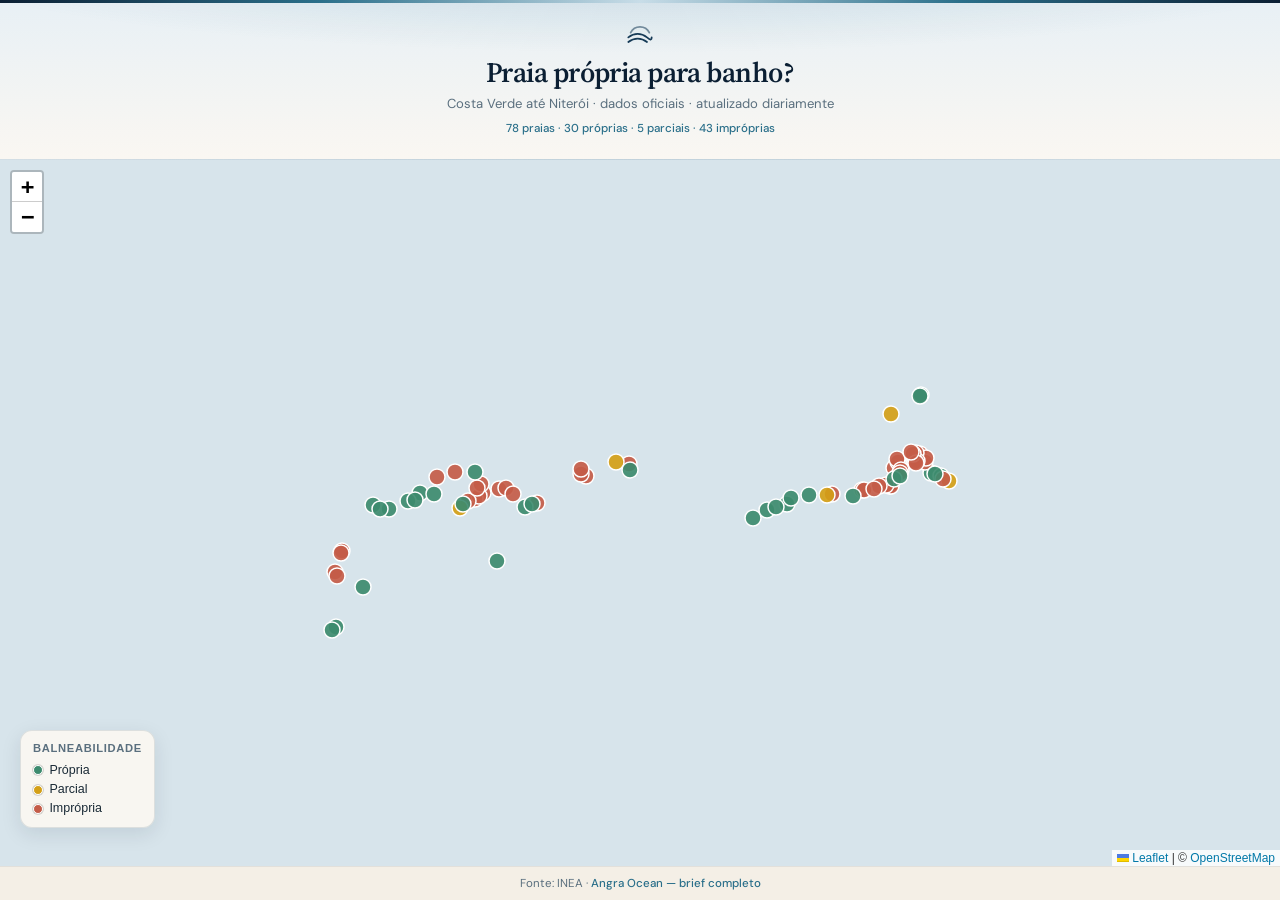
==== banho.html @ df8a8188 "Fix Costa Verde beach map coordinates (Angra/Paraty/Mangaratiba) Correct coastal lat/lon for all 38 " ====
<!DOCTYPE html>
<html lang="pt-BR">
<head>
  <meta charset="UTF-8" />
  <meta name="viewport" content="width=device-width, initial-scale=1, viewport-fit=cover" />
  <title>Praia própria para banho?</title>
  <meta name="description" content="Mapa de balneabilidade Paraty → Niterói: praias próprias, parciais e impróprias (dados oficiais INEA)." />
  <meta property="og:title" content="Praia própria para banho?" />
  <meta property="og:description" content="Costa Verde até Niterói — veja no mapa se a praia está própria para banho. Dados oficiais INEA." />
  <meta property="og:type" content="website" />
  <meta property="og:locale" content="pt_BR" />
  <meta name="twitter:card" content="summary" />
  <meta name="theme-color" content="#0b1f33" />
  <link rel="preconnect" href="https://fonts.googleapis.com" />
  <link rel="preconnect" href="https://fonts.gstatic.com" crossorigin />
  <link href="https://fonts.googleapis.com/css2?family=DM+Sans:wght@400;500;600&family=Source+Serif+4:opsz,wght@8..60,600&display=swap" rel="stylesheet" />
  <link rel="stylesheet" href="vendor/leaflet/leaflet.css?v=20260918i" />
  <style>
    :root {
      --deep: #0b1f33;
      --ocean: #153a56;
      --teal: #2a6f8a;
      --foam: #c8dde8;
      --sand: #f4efe6;
      --cream: #faf7f2;
      --ink: #1a2a36;
      --muted: #5a6f7e;
      --safe: #3d8b6e;
      --caution: #d4a017;
      --unsafe: #c45c48;
      --sans: "DM Sans", system-ui, -apple-system, "Segoe UI", Roboto, sans-serif;
      --serif: "Source Serif 4", Georgia, serif;
    }
    *, *::before, *::after { box-sizing: border-box; }
    html, body {
      margin: 0;
      height: 100%;
      font-family: var(--sans);
      color: var(--ink);
      background: var(--cream);
      -webkit-font-smoothing: antialiased;
    }
    .wave-bar {
      height: 3px;
      background: linear-gradient(90deg, var(--deep), var(--teal), var(--foam), var(--teal), var(--deep));
      flex-shrink: 0;
    }
    .page {
      display: flex;
      flex-direction: column;
      height: 100%;
      min-height: 100dvh;
    }
    header.top {
      flex-shrink: 0;
      padding: 0.85rem 1rem 0.75rem;
      text-align: center;
      background:
        radial-gradient(ellipse 100% 120% at 50% -40%, rgba(42, 111, 138, 0.22), transparent 60%),
        linear-gradient(180deg, #e8f0f5 0%, var(--cream) 100%);
      border-bottom: 1px solid rgba(21, 58, 86, 0.1);
    }
    .mark {
      display: inline-flex;
      width: 36px;
      height: 36px;
      align-items: center;
      justify-content: center;
      color: var(--ocean);
      margin-bottom: 0.2rem;
    }
    .mark svg { width: 28px; height: 28px; }
    h1 {
      margin: 0;
      font-family: var(--serif);
      font-size: clamp(1.35rem, 4.5vw, 1.75rem);
      font-weight: 600;
      letter-spacing: -0.02em;
      color: var(--deep);
      line-height: 1.2;
    }
    .sub {
      margin: 0.35rem 0 0;
      font-size: 0.82rem;
      color: var(--muted);
      line-height: 1.4;
    }
    .meta {
      margin-top: 0.45rem;
      font-size: 0.72rem;
      color: var(--teal);
      font-weight: 500;
    }
    #map {
      flex: 1;
      width: 100%;
      min-height: 280px;
      background: #d7e4eb;
    }
    .legend {
      position: absolute;
      z-index: 1000;
      left: 10px;
      bottom: 28px;
      background: rgba(250, 247, 242, 0.94);
      backdrop-filter: blur(8px);
      border: 1px solid rgba(21, 58, 86, 0.12);
      border-radius: 12px;
      padding: 0.55rem 0.75rem;
      box-shadow: 0 6px 20px rgba(11, 31, 51, 0.1);
      font-size: 0.78rem;
      line-height: 1.55;
      color: var(--ink);
    }
    .legend strong {
      display: block;
      font-size: 0.7rem;
      text-transform: uppercase;
      letter-spacing: 0.06em;
      color: var(--muted);
      margin-bottom: 0.2rem;
    }
    .legend span {
      display: flex;
      align-items: center;
      gap: 0.4rem;
    }
    .dot {
      width: 10px;
      height: 10px;
      border-radius: 50%;
      border: 1.5px solid #fff;
      box-shadow: 0 0 0 1px rgba(0,0,0,0.15);
      flex-shrink: 0;
    }
    .dot.safe { background: var(--safe); }
    .dot.caution { background: var(--caution); }
    .dot.unsafe { background: var(--unsafe); }
    footer.foot {
      flex-shrink: 0;
      text-align: center;
      padding: 0.55rem 1rem calc(0.55rem + env(safe-area-inset-bottom));
      font-size: 0.72rem;
      color: var(--muted);
      background: var(--sand);
      border-top: 1px solid rgba(21, 58, 86, 0.08);
    }
    footer.foot a {
      color: var(--teal);
      text-decoration: none;
      font-weight: 500;
    }
    footer.foot a:hover { text-decoration: underline; }
    .leaflet-popup-content {
      margin: 0.65rem 0.85rem;
      font-family: var(--sans);
      font-size: 0.88rem;
      line-height: 1.45;
      min-width: 160px;
    }
    .leaflet-popup-content strong {
      font-family: var(--serif);
      font-size: 1.02rem;
      color: var(--deep);
    }
    .popup-status { font-weight: 600; }
    .popup-tip {
      margin-top: 0.35rem;
      font-size: 0.75rem;
      color: var(--muted);
    }
    .err {
      padding: 2rem 1.25rem;
      text-align: center;
      color: var(--muted);
    }
  </style>
</head>
<body>
  <div class="page">
    <div class="wave-bar" aria-hidden="true"></div>
    <header class="top">
      <div class="mark" aria-hidden="true">
        <svg viewBox="0 0 24 24" fill="none" stroke="currentColor" stroke-width="1.5" stroke-linecap="round" stroke-linejoin="round">
          <path d="M2 14c2.5-2 5-3 8-3s5.5 1 8 3 4 3 4 0" />
          <path d="M2 18c2.5-2 5-3 8-3s5.5 1 8 3" />
          <path d="M4 10c1.5-3 4-5 8-5s6.5 2 8 5" opacity="0.55" />
        </svg>
      </div>
      <h1>Praia própria para banho?</h1>
      <p class="sub">Costa Verde até Niterói · dados oficiais · atualizado diariamente</p>
      <p class="meta" id="meta">Carregando…</p>
    </header>
    <div id="map" role="region" aria-label="Mapa de balneabilidade"></div>
    <footer class="foot">
      Fonte: INEA ·
      <a href="./">Angra Ocean — brief completo</a>
    </footer>
  </div>

  <script src="vendor/leaflet/leaflet.js?v=20260918i"></script>
  <script>
  (() => {
    "use strict";
    const CACHE_BUST = "20260918i";
    const SWIM_URL = `data/swim-safety.json?v=${CACHE_BUST}`;
    const MUNIS = new Set([
      "Paraty",
      "Angra dos Reis",
      "Mangaratiba",
      "Rio de Janeiro",
      "Niterói",
    ]);

    const COLORS = {
      safe: "#3d8b6e",
      caution: "#d4a017",
      unsafe: "#c45c48",
    };

    function tipFor(status) {
      if (status === "safe") return "Própria para banho neste boletim. Evite após chuva forte.";
      if (status === "caution") return "Parcial: só alguns trechos liberados — confira o ponto mais perto de você.";
      return "Imprópria neste boletim. Prefira outra praia ou aguarde nova coleta.";
    }

    function esc(s) {
      return String(s ?? "")
        .replace(/&/g, "&amp;")
        .replace(/</g, "&lt;")
        .replace(/>/g, "&gt;")
        .replace(/"/g, "&quot;");
    }

    const mapEl = document.getElementById("map");
    const metaEl = document.getElementById("meta");

    const map = L.map(mapEl, {
      scrollWheelZoom: true,
      attributionControl: true,
    });
    L.tileLayer("https://{s}.tile.openstreetmap.org/{z}/{x}/{y}.png", {
      maxZoom: 18,
      attribution: '&copy; <a href="https://www.openstreetmap.org/copyright">OpenStreetMap</a>',
    }).addTo(map);

    const legend = L.control({ position: "bottomleft" });
    legend.onAdd = () => {
      const div = L.DomUtil.create("div", "legend");
      div.innerHTML =
        "<strong>Balneabilidade</strong>" +
        '<span><i class="dot safe"></i> Própria</span>' +
        '<span><i class="dot caution"></i> Parcial</span>' +
        '<span><i class="dot unsafe"></i> Imprópria</span>';
      return div;
    };
    legend.addTo(map);

    fetch(SWIM_URL)
      .then((r) => {
        if (!r.ok) throw new Error("HTTP " + r.status);
        return r.json();
      })
      .then((data) => {
        const beaches = (data.beaches || []).filter(
          (b) => MUNIS.has(b.municipality) && Number.isFinite(b.lat) && Number.isFinite(b.lon)
        );
        const group = L.featureGroup();
        beaches.forEach((b) => {
          const color = COLORS[b.status] || COLORS.unsafe;
          const m = L.circleMarker([b.lat, b.lon], {
            radius: 8,
            color: "#fff",
            weight: 1.5,
            fillColor: color,
            fillOpacity: 0.92,
          });
          const dateBit = data.bulletinDate
            ? `<br><small>Boletim: ${esc(data.bulletinDate)}</small>`
            : "";
          m.bindPopup(
            `<strong>${esc(b.name)}</strong><br>` +
              `${esc(b.municipality)}<br>` +
              `<span class="popup-status" style="color:${color}">${esc(b.label || b.status)}</span>` +
              (b.detail ? ` · ${esc(b.detail)}` : "") +
              dateBit +
              `<br><small>${esc(b.agency || "INEA")}</small>` +
              `<div class="popup-tip">${esc(tipFor(b.status))}</div>`
          );
          group.addLayer(m);
        });
        group.addTo(map);
        if (group.getLayers().length) {
          map.fitBounds(group.getBounds().pad(0.08));
        } else {
          map.setView([-22.95, -43.6], 9);
        }
        const nSafe = beaches.filter((b) => b.status === "safe").length;
        const nCaution = beaches.filter((b) => b.status === "caution").length;
        const nUnsafe = beaches.filter((b) => b.status === "unsafe").length;
        metaEl.textContent =
          `${beaches.length} praias · ${nSafe} próprias · ${nCaution} parciais · ${nUnsafe} impróprias`;
        requestAnimationFrame(() => map.invalidateSize());
        setTimeout(() => map.invalidateSize(), 200);
      })
      .catch((err) => {
        console.error(err);
        metaEl.textContent = "Não foi possível carregar os dados.";
        mapEl.innerHTML = '<p class="err">Erro ao carregar o mapa de balneabilidade.</p>';
      });
  })();
  </script>
</body>
</html>
---- vendor/leaflet/leaflet.css ----
/* required styles */

.leaflet-pane,
.leaflet-tile,
.leaflet-marker-icon,
.leaflet-marker-shadow,
.leaflet-tile-container,
.leaflet-pane > svg,
.leaflet-pane > canvas,
.leaflet-zoom-box,
.leaflet-image-layer,
.leaflet-layer {
	position: absolute;
	left: 0;
	top: 0;
	}
.leaflet-container {
	overflow: hidden;
	}
.leaflet-tile,
.leaflet-marker-icon,
.leaflet-marker-shadow {
	-webkit-user-select: none;
	   -moz-user-select: none;
	        user-select: none;
	  -webkit-user-drag: none;
	}
/* Prevents IE11 from highlighting tiles in blue */
.leaflet-tile::selection {
	background: transparent;
}
/* Safari renders non-retina tile on retina better with this, but Chrome is worse */
.leaflet-safari .leaflet-tile {
	image-rendering: -webkit-optimize-contrast;
	}
/* hack that prevents hw layers "stretching" when loading new tiles */
.leaflet-safari .leaflet-tile-container {
	width: 1600px;
	height: 1600px;
	-webkit-transform-origin: 0 0;
	}
.leaflet-marker-icon,
.leaflet-marker-shadow {
	display: block;
	}
/* .leaflet-container svg: reset svg max-width decleration shipped in Joomla! (joomla.org) 3.x */
/* .leaflet-container img: map is broken in FF if you have max-width: 100% on tiles */
.leaflet-container .leaflet-overlay-pane svg {
	max-width: none !important;
	max-height: none !important;
	}
.leaflet-container .leaflet-marker-pane img,
.leaflet-container .leaflet-shadow-pane img,
.leaflet-container .leaflet-tile-pane img,
.leaflet-container img.leaflet-image-layer,
.leaflet-container .leaflet-tile {
	max-width: none !important;
	max-height: none !important;
	width: auto;
	padding: 0;
	}

.leaflet-container img.leaflet-tile {
	/* See: https://bugs.chromium.org/p/chromium/issues/detail?id=600120 */
	mix-blend-mode: plus-lighter;
}

.leaflet-container.leaflet-touch-zoom {
	-ms-touch-action: pan-x pan-y;
	touch-action: pan-x pan-y;
	}
.leaflet-container.leaflet-touch-drag {
	-ms-touch-action: pinch-zoom;
	/* Fallback for FF which doesn't support pinch-zoom */
	touch-action: none;
	touch-action: pinch-zoom;
}
.leaflet-container.leaflet-touch-drag.leaflet-touch-zoom {
	-ms-touch-action: none;
	touch-action: none;
}
.leaflet-container {
	-webkit-tap-highlight-color: transparent;
}
.leaflet-container a {
	-webkit-tap-highlight-color: rgba(51, 181, 229, 0.4);
}
.leaflet-tile {
	filter: inherit;
	visibility: hidden;
	}
.leaflet-tile-loaded {
	visibility: inherit;
	}
.leaflet-zoom-box {
	width: 0;
	height: 0;
	-moz-box-sizing: border-box;
	     box-sizing: border-box;
	z-index: 800;
	}
/* workaround for https://bugzilla.mozilla.org/show_bug.cgi?id=888319 */
.leaflet-overlay-pane svg {
	-moz-user-select: none;
	}

.leaflet-pane         { z-index: 400; }

.leaflet-tile-pane    { z-index: 200; }
.leaflet-overlay-pane { z-index: 400; }
.leaflet-shadow-pane  { z-index: 500; }
.leaflet-marker-pane  { z-index: 600; }
.leaflet-tooltip-pane   { z-index: 650; }
.leaflet-popup-pane   { z-index: 700; }

.leaflet-map-pane canvas { z-index: 100; }
.leaflet-map-pane svg    { z-index: 200; }

.leaflet-vml-shape {
	width: 1px;
	height: 1px;
	}
.lvml {
	behavior: url(#default#VML);
	display: inline-block;
	position: absolute;
	}


/* control positioning */

.leaflet-control {
	position: relative;
	z-index: 800;
	pointer-events: visiblePainted; /* IE 9-10 doesn't have auto */
	pointer-events: auto;
	}
.leaflet-top,
.leaflet-bottom {
	position: absolute;
	z-index: 1000;
	pointer-events: none;
	}
.leaflet-top {
	top: 0;
	}
.leaflet-right {
	right: 0;
	}
.leaflet-bottom {
	bottom: 0;
	}
.leaflet-left {
	left: 0;
	}
.leaflet-control {
	float: left;
	clear: both;
	}
.leaflet-right .leaflet-control {
	float: right;
	}
.leaflet-top .leaflet-control {
	margin-top: 10px;
	}
.leaflet-bottom .leaflet-control {
	margin-bottom: 10px;
	}
.leaflet-left .leaflet-control {
	margin-left: 10px;
	}
.leaflet-right .leaflet-control {
	margin-right: 10px;
	}


/* zoom and fade animations */

.leaflet-fade-anim .leaflet-popup {
	opacity: 0;
	-webkit-transition: opacity 0.2s linear;
	   -moz-transition: opacity 0.2s linear;
	        transition: opacity 0.2s linear;
	}
.leaflet-fade-anim .leaflet-map-pane .leaflet-popup {
	opacity: 1;
	}
.leaflet-zoom-animated {
	-webkit-transform-origin: 0 0;
	    -ms-transform-origin: 0 0;
	        transform-origin: 0 0;
	}
svg.leaflet-zoom-animated {
	will-change: transform;
}

.leaflet-zoom-anim .leaflet-zoom-animated {
	-webkit-transition: -webkit-transform 0.25s cubic-bezier(0,0,0.25,1);
	   -moz-transition:    -moz-transform 0.25s cubic-bezier(0,0,0.25,1);
	        transition:         transform 0.25s cubic-bezier(0,0,0.25,1);
	}
.leaflet-zoom-anim .leaflet-tile,
.leaflet-pan-anim .leaflet-tile {
	-webkit-transition: none;
	   -moz-transition: none;
	        transition: none;
	}

.leaflet-zoom-anim .leaflet-zoom-hide {
	visibility: hidden;
	}


/* cursors */

.leaflet-interactive {
	cursor: pointer;
	}
.leaflet-grab {
	cursor: -webkit-grab;
	cursor:    -moz-grab;
	cursor:         grab;
	}
.leaflet-crosshair,
.leaflet-crosshair .leaflet-interactive {
	cursor: crosshair;
	}
.leaflet-popup-pane,
.leaflet-control {
	cursor: auto;
	}
.leaflet-dragging .leaflet-grab,
.leaflet-dragging .leaflet-grab .leaflet-interactive,
.leaflet-dragging .leaflet-marker-draggable {
	cursor: move;
	cursor: -webkit-grabbing;
	cursor:    -moz-grabbing;
	cursor:         grabbing;
	}

/* marker & overlays interactivity */
.leaflet-marker-icon,
.leaflet-marker-shadow,
.leaflet-image-layer,
.leaflet-pane > svg path,
.leaflet-tile-container {
	pointer-events: none;
	}

.leaflet-marker-icon.leaflet-interactive,
.leaflet-image-layer.leaflet-interactive,
.leaflet-pane > svg path.leaflet-interactive,
svg.leaflet-image-layer.leaflet-interactive path {
	pointer-events: visiblePainted; /* IE 9-10 doesn't have auto */
	pointer-events: auto;
	}

/* visual tweaks */

.leaflet-container {
	background: #ddd;
	outline-offset: 1px;
	}
.leaflet-container a {
	color: #0078A8;
	}
.leaflet-zoom-box {
	border: 2px dotted #38f;
	background: rgba(255,255,255,0.5);
	}


/* general typography */
.leaflet-container {
	font-family: "Helvetica Neue", Arial, Helvetica, sans-serif;
	font-size: 12px;
	font-size: 0.75rem;
	line-height: 1.5;
	}


/* general toolbar styles */

.leaflet-bar {
	box-shadow: 0 1px 5px rgba(0,0,0,0.65);
	border-radius: 4px;
	}
.leaflet-bar a {
	background-color: #fff;
	border-bottom: 1px solid #ccc;
	width: 26px;
	height: 26px;
	line-height: 26px;
	display: block;
	text-align: center;
	text-decoration: none;
	color: black;
	}
.leaflet-bar a,
.leaflet-control-layers-toggle {
	background-position: 50% 50%;
	background-repeat: no-repeat;
	display: block;
	}
.leaflet-bar a:hover,
.leaflet-bar a:focus {
	background-color: #f4f4f4;
	}
.leaflet-bar a:first-child {
	border-top-left-radius: 4px;
	border-top-right-radius: 4px;
	}
.leaflet-bar a:last-child {
	border-bottom-left-radius: 4px;
	border-bottom-right-radius: 4px;
	border-bottom: none;
	}
.leaflet-bar a.leaflet-disabled {
	cursor: default;
	background-color: #f4f4f4;
	color: #bbb;
	}

.leaflet-touch .leaflet-bar a {
	width: 30px;
	height: 30px;
	line-height: 30px;
	}
.leaflet-touch .leaflet-bar a:first-child {
	border-top-left-radius: 2px;
	border-top-right-radius: 2px;
	}
.leaflet-touch .leaflet-bar a:last-child {
	border-bottom-left-radius: 2px;
	border-bottom-right-radius: 2px;
	}

/* zoom control */

.leaflet-control-zoom-in,
.leaflet-control-zoom-out {
	font: bold 18px 'Lucida Console', Monaco, monospace;
	text-indent: 1px;
	}

.leaflet-touch .leaflet-control-zoom-in, .leaflet-touch .leaflet-control-zoom-out  {
	font-size: 22px;
	}


/* layers control */

.leaflet-control-layers {
	box-shadow: 0 1px 5px rgba(0,0,0,0.4);
	background: #fff;
	border-radius: 5px;
	}
.leaflet-control-layers-toggle {
	background-image: url(images/layers.png);
	width: 36px;
	height: 36px;
	}
.leaflet-retina .leaflet-control-layers-toggle {
	background-image: url(images/layers-2x.png);
	background-size: 26px 26px;
	}
.leaflet-touch .leaflet-control-layers-toggle {
	width: 44px;
	height: 44px;
	}
.leaflet-control-layers .leaflet-control-layers-list,
.leaflet-control-layers-expanded .leaflet-control-layers-toggle {
	display: none;
	}
.leaflet-control-layers-expanded .leaflet-control-layers-list {
	display: block;
	position: relative;
	}
.leaflet-control-layers-expanded {
	padding: 6px 10px 6px 6px;
	color: #333;
	background: #fff;
	}
.leaflet-control-layers-scrollbar {
	overflow-y: scroll;
	overflow-x: hidden;
	padding-right: 5px;
	}
.leaflet-control-layers-selector {
	margin-top: 2px;
	position: relative;
	top: 1px;
	}
.leaflet-control-layers label {
	display: block;
	font-size: 13px;
	font-size: 1.08333em;
	}
.leaflet-control-layers-separator {
	height: 0;
	border-top: 1px solid #ddd;
	margin: 5px -10px 5px -6px;
	}

/* Default icon URLs */
.leaflet-default-icon-path { /* used only in path-guessing heuristic, see L.Icon.Default */
	background-image: url(images/marker-icon.png);
	}


/* attribution and scale controls */

.leaflet-container .leaflet-control-attribution {
	background: #fff;
	background: rgba(255, 255, 255, 0.8);
	margin: 0;
	}
.leaflet-control-attribution,
.leaflet-control-scale-line {
	padding: 0 5px;
	color: #333;
	line-height: 1.4;
	}
.leaflet-control-attribution a {
	text-decoration: none;
	}
.leaflet-control-attribution a:hover,
.leaflet-control-attribution a:focus {
	text-decoration: underline;
	}
.leaflet-attribution-flag {
	display: inline !important;
	vertical-align: baseline !important;
	width: 1em;
	height: 0.6669em;
	}
.leaflet-left .leaflet-control-scale {
	margin-left: 5px;
	}
.leaflet-bottom .leaflet-control-scale {
	margin-bottom: 5px;
	}
.leaflet-control-scale-line {
	border: 2px solid #777;
	border-top: none;
	line-height: 1.1;
	padding: 2px 5px 1px;
	white-space: nowrap;
	-moz-box-sizing: border-box;
	     box-sizing: border-box;
	background: rgba(255, 255, 255, 0.8);
	text-shadow: 1px 1px #fff;
	}
.leaflet-control-scale-line:not(:first-child) {
	border-top: 2px solid #777;
	border-bottom: none;
	margin-top: -2px;
	}
.leaflet-control-scale-line:not(:first-child):not(:last-child) {
	border-bottom: 2px solid #777;
	}

.leaflet-touch .leaflet-control-attribution,
.leaflet-touch .leaflet-control-layers,
.leaflet-touch .leaflet-bar {
	box-shadow: none;
	}
.leaflet-touch .leaflet-control-layers,
.leaflet-touch .leaflet-bar {
	border: 2px solid rgba(0,0,0,0.2);
	background-clip: padding-box;
	}


/* popup */

.leaflet-popup {
	position: absolute;
	text-align: center;
	margin-bottom: 20px;
	}
.leaflet-popup-content-wrapper {
	padding: 1px;
	text-align: left;
	border-radius: 12px;
	}
.leaflet-popup-content {
	margin: 13px 24px 13px 20px;
	line-height: 1.3;
	font-size: 13px;
	font-size: 1.08333em;
	min-height: 1px;
	}
.leaflet-popup-content p {
	margin: 17px 0;
	margin: 1.3em 0;
	}
.leaflet-popup-tip-container {
	width: 40px;
	height: 20px;
	position: absolute;
	left: 50%;
	margin-top: -1px;
	margin-left: -20px;
	overflow: hidden;
	pointer-events: none;
	}
.leaflet-popup-tip {
	width: 17px;
	height: 17px;
	padding: 1px;

	margin: -10px auto 0;
	pointer-events: auto;

	-webkit-transform: rotate(45deg);
	   -moz-transform: rotate(45deg);
	    -ms-transform: rotate(45deg);
	        transform: rotate(45deg);
	}
.leaflet-popup-content-wrapper,
.leaflet-popup-tip {
	background: white;
	color: #333;
	box-shadow: 0 3px 14px rgba(0,0,0,0.4);
	}
.leaflet-container a.leaflet-popup-close-button {
	position: absolute;
	top: 0;
	right: 0;
	border: none;
	text-align: center;
	width: 24px;
	height: 24px;
	font: 16px/24px Tahoma, Verdana, sans-serif;
	color: #757575;
	text-decoration: none;
	background: transparent;
	}
.leaflet-container a.leaflet-popup-close-button:hover,
.leaflet-container a.leaflet-popup-close-button:focus {
	color: #585858;
	}
.leaflet-popup-scrolled {
	overflow: auto;
	}

.leaflet-oldie .leaflet-popup-content-wrapper {
	-ms-zoom: 1;
	}
.leaflet-oldie .leaflet-popup-tip {
	width: 24px;
	margin: 0 auto;

	-ms-filter: "progid:DXImageTransform.Microsoft.Matrix(M11=0.70710678, M12=0.70710678, M21=-0.70710678, M22=0.70710678)";
	filter: progid:DXImageTransform.Microsoft.Matrix(M11=0.70710678, M12=0.70710678, M21=-0.70710678, M22=0.70710678);
	}

.leaflet-oldie .leaflet-control-zoom,
.leaflet-oldie .leaflet-control-layers,
.leaflet-oldie .leaflet-popup-content-wrapper,
.leaflet-oldie .leaflet-popup-tip {
	border: 1px solid #999;
	}


/* div icon */

.leaflet-div-icon {
	background: #fff;
	border: 1px solid #666;
	}


/* Tooltip */
/* Base styles for the element that has a tooltip */
.leaflet-tooltip {
	position: absolute;
	padding: 6px;
	background-color: #fff;
	border: 1px solid #fff;
	border-radius: 3px;
	color: #222;
	white-space: nowrap;
	-webkit-user-select: none;
	-moz-user-select: none;
	-ms-user-select: none;
	user-select: none;
	pointer-events: none;
	box-shadow: 0 1px 3px rgba(0,0,0,0.4);
	}
.leaflet-tooltip.leaflet-interactive {
	cursor: pointer;
	pointer-events: auto;
	}
.leaflet-tooltip-top:before,
.leaflet-tooltip-bottom:before,
.leaflet-tooltip-left:before,
.leaflet-tooltip-right:before {
	position: absolute;
	pointer-events: none;
	border: 6px solid transparent;
	background: transparent;
	content: "";
	}

/* Directions */

.leaflet-tooltip-bottom {
	margin-top: 6px;
}
.leaflet-tooltip-top {
	margin-top: -6px;
}
.leaflet-tooltip-bottom:before,
.leaflet-tooltip-top:before {
	left: 50%;
	margin-left: -6px;
	}
.leaflet-tooltip-top:before {
	bottom: 0;
	margin-bottom: -12px;
	border-top-color: #fff;
	}
.leaflet-tooltip-bottom:before {
	top: 0;
	margin-top: -12px;
	margin-left: -6px;
	border-bottom-color: #fff;
	}
.leaflet-tooltip-left {
	margin-left: -6px;
}
.leaflet-tooltip-right {
	margin-left: 6px;
}
.leaflet-tooltip-left:before,
.leaflet-tooltip-right:before {
	top: 50%;
	margin-top: -6px;
	}
.leaflet-tooltip-left:before {
	right: 0;
	margin-right: -12px;
	border-left-color: #fff;
	}
.leaflet-tooltip-right:before {
	left: 0;
	margin-left: -12px;
	border-right-color: #fff;
	}

/* Printing */

@media print {
	/* Prevent printers from removing background-images of controls. */
	.leaflet-control {
		-webkit-print-color-adjust: exact;
		print-color-adjust: exact;
		}
	}
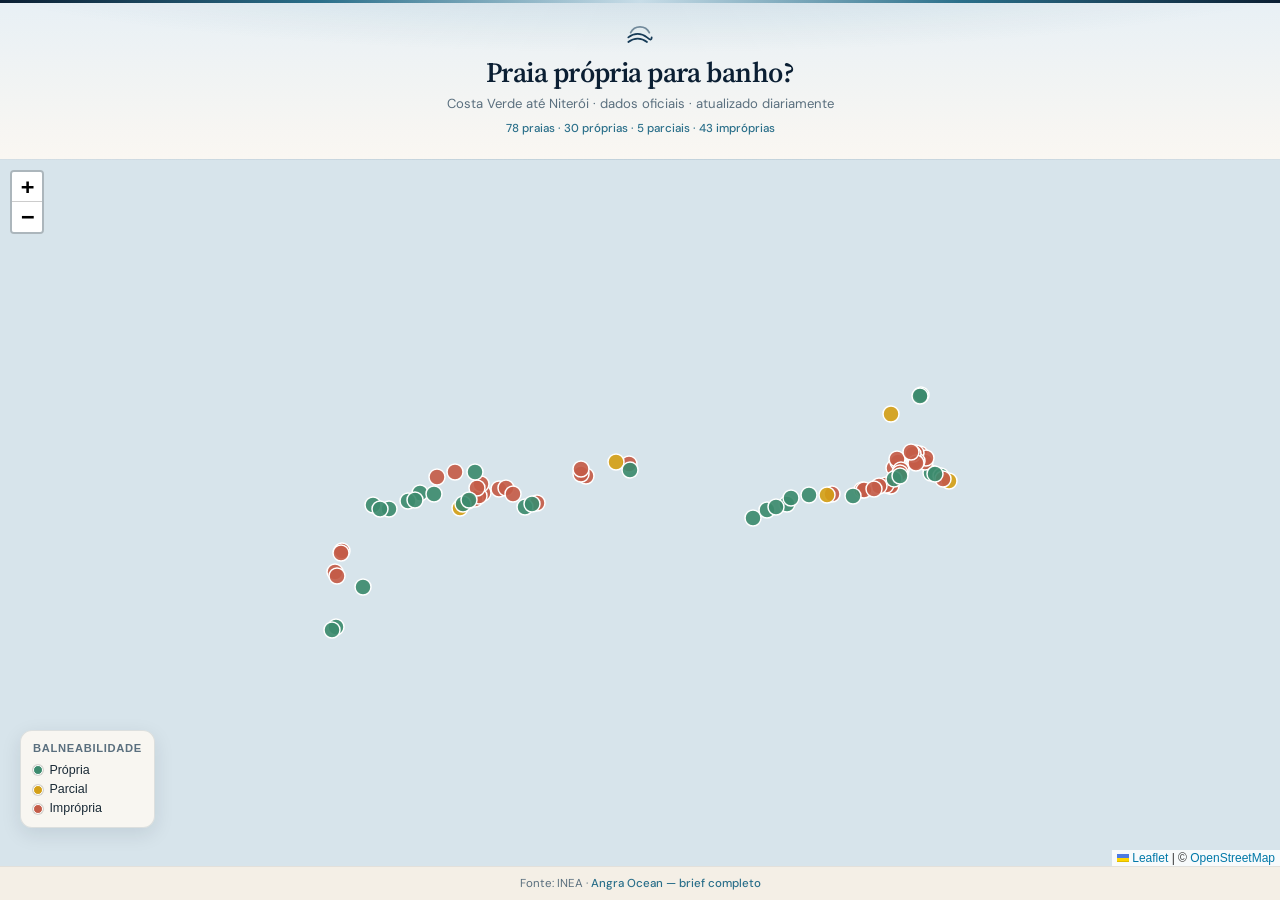
==== commit 4790a7a5: "Document Ilha Grande INEA gap; fix Leste to Contorno mainland Weekly INEA Angra lists have no Ilha G" ====
--- a/banho.html
+++ b/banho.html
@@ -14,7 +14,7 @@
   <link rel="preconnect" href="https://fonts.googleapis.com" />
   <link rel="preconnect" href="https://fonts.gstatic.com" crossorigin />
   <link href="https://fonts.googleapis.com/css2?family=DM+Sans:wght@400;500;600&family=Source+Serif+4:opsz,wght@8..60,600&display=swap" rel="stylesheet" />
-  <link rel="stylesheet" href="vendor/leaflet/leaflet.css?v=20260918i" />
+  <link rel="stylesheet" href="vendor/leaflet/leaflet.css?v=20260918j" />
   <style>
     :root {
       --deep: #0b1f33;
@@ -198,11 +198,11 @@
     </footer>
   </div>
 
-  <script src="vendor/leaflet/leaflet.js?v=20260918i"></script>
+  <script src="vendor/leaflet/leaflet.js?v=20260918j"></script>
   <script>
   (() => {
     "use strict";
-    const CACHE_BUST = "20260918i";
+    const CACHE_BUST = "20260918j";
     const SWIM_URL = `data/swim-safety.json?v=${CACHE_BUST}`;
     const MUNIS = new Set([
       "Paraty",
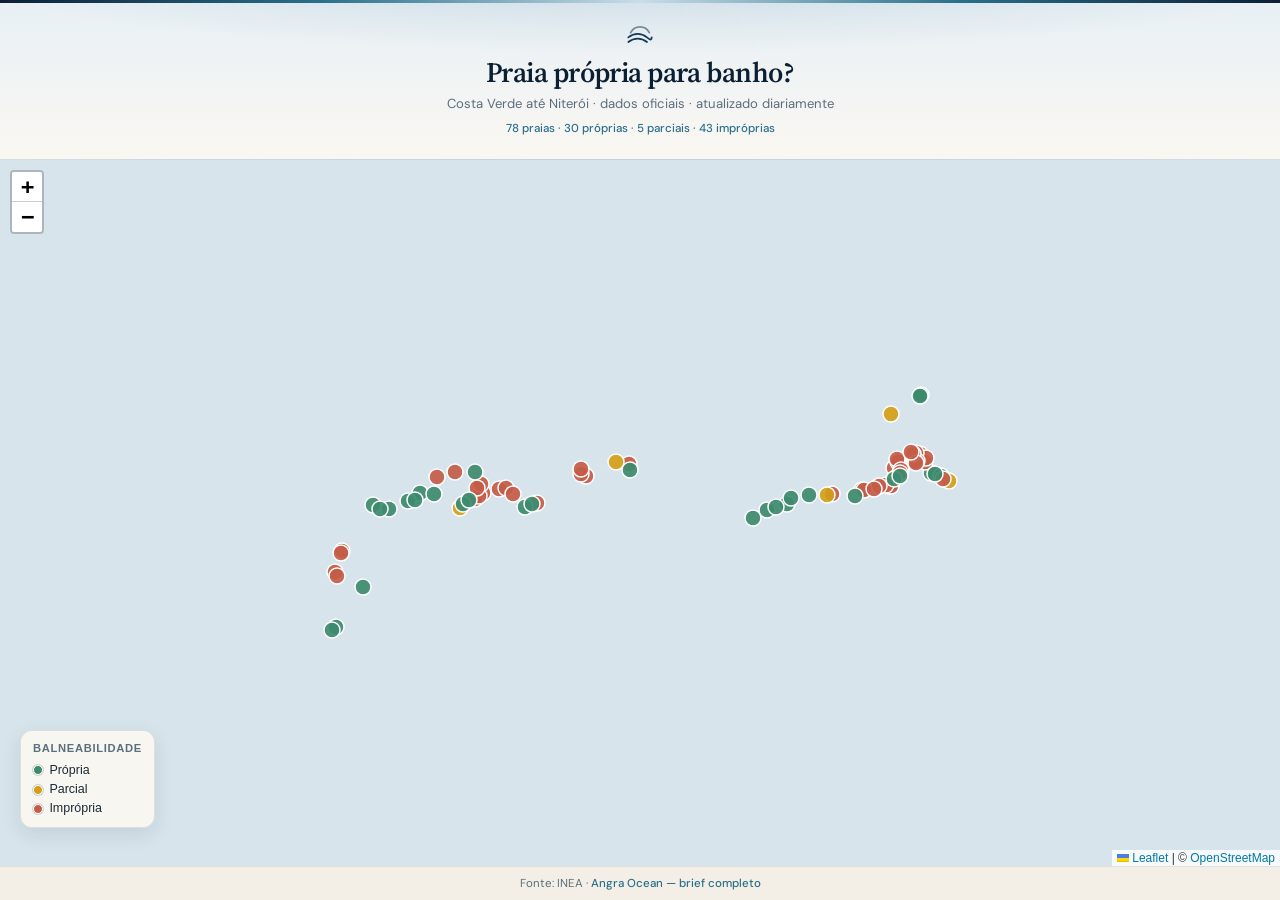
==== commit 36f68de6: "Fix Joatinga JT000 pin; sync Swim map with banho.html Move Joatinga from canal mouth to official Cen" ====
--- a/banho.html
+++ b/banho.html
@@ -14,7 +14,7 @@
   <link rel="preconnect" href="https://fonts.googleapis.com" />
   <link rel="preconnect" href="https://fonts.gstatic.com" crossorigin />
   <link href="https://fonts.googleapis.com/css2?family=DM+Sans:wght@400;500;600&family=Source+Serif+4:opsz,wght@8..60,600&display=swap" rel="stylesheet" />
-  <link rel="stylesheet" href="vendor/leaflet/leaflet.css?v=20260918j" />
+  <link rel="stylesheet" href="vendor/leaflet/leaflet.css?v=20260918k" />
   <style>
     :root {
       --deep: #0b1f33;
@@ -198,11 +198,11 @@
     </footer>
   </div>
 
-  <script src="vendor/leaflet/leaflet.js?v=20260918j"></script>
+  <script src="vendor/leaflet/leaflet.js?v=20260918k"></script>
   <script>
   (() => {
     "use strict";
-    const CACHE_BUST = "20260918j";
+    const CACHE_BUST = "20260918k";
     const SWIM_URL = `data/swim-safety.json?v=${CACHE_BUST}`;
     const MUNIS = new Set([
       "Paraty",
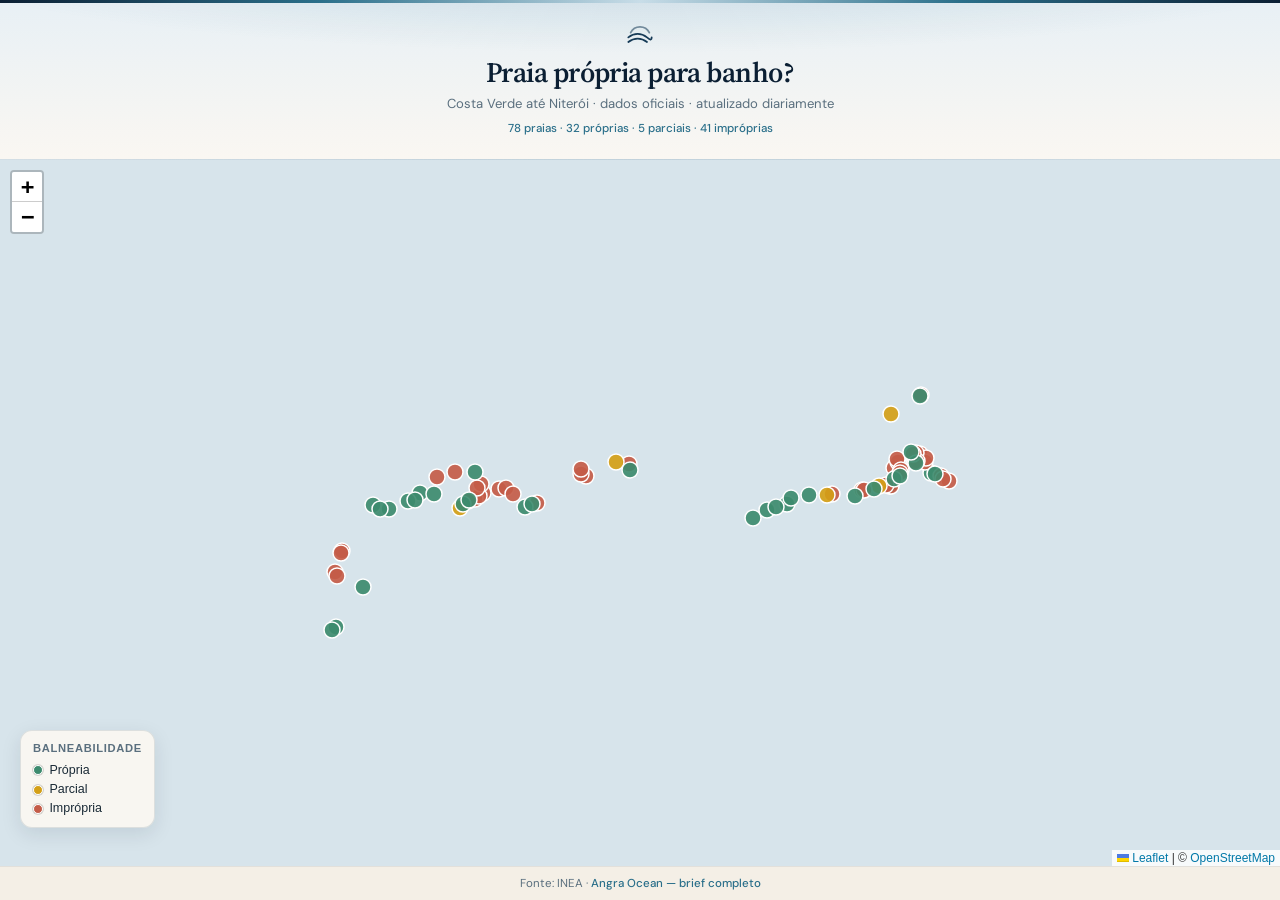
==== commit f937051e: "Morning brief 2026-09-19: expand news, refresh swim, CACHE_BUST 20260919a Add verified SE Brazil coa" ====
--- a/banho.html
+++ b/banho.html
@@ -14,7 +14,7 @@
   <link rel="preconnect" href="https://fonts.googleapis.com" />
   <link rel="preconnect" href="https://fonts.gstatic.com" crossorigin />
   <link href="https://fonts.googleapis.com/css2?family=DM+Sans:wght@400;500;600&family=Source+Serif+4:opsz,wght@8..60,600&display=swap" rel="stylesheet" />
-  <link rel="stylesheet" href="vendor/leaflet/leaflet.css?v=20260918k" />
+  <link rel="stylesheet" href="vendor/leaflet/leaflet.css?v=20260919a" />
   <style>
     :root {
       --deep: #0b1f33;
@@ -198,11 +198,11 @@
     </footer>
   </div>
 
-  <script src="vendor/leaflet/leaflet.js?v=20260918k"></script>
+  <script src="vendor/leaflet/leaflet.js?v=20260919a"></script>
   <script>
   (() => {
     "use strict";
-    const CACHE_BUST = "20260918k";
+    const CACHE_BUST = "20260919a";
     const SWIM_URL = `data/swim-safety.json?v=${CACHE_BUST}`;
     const MUNIS = new Set([
       "Paraty",
